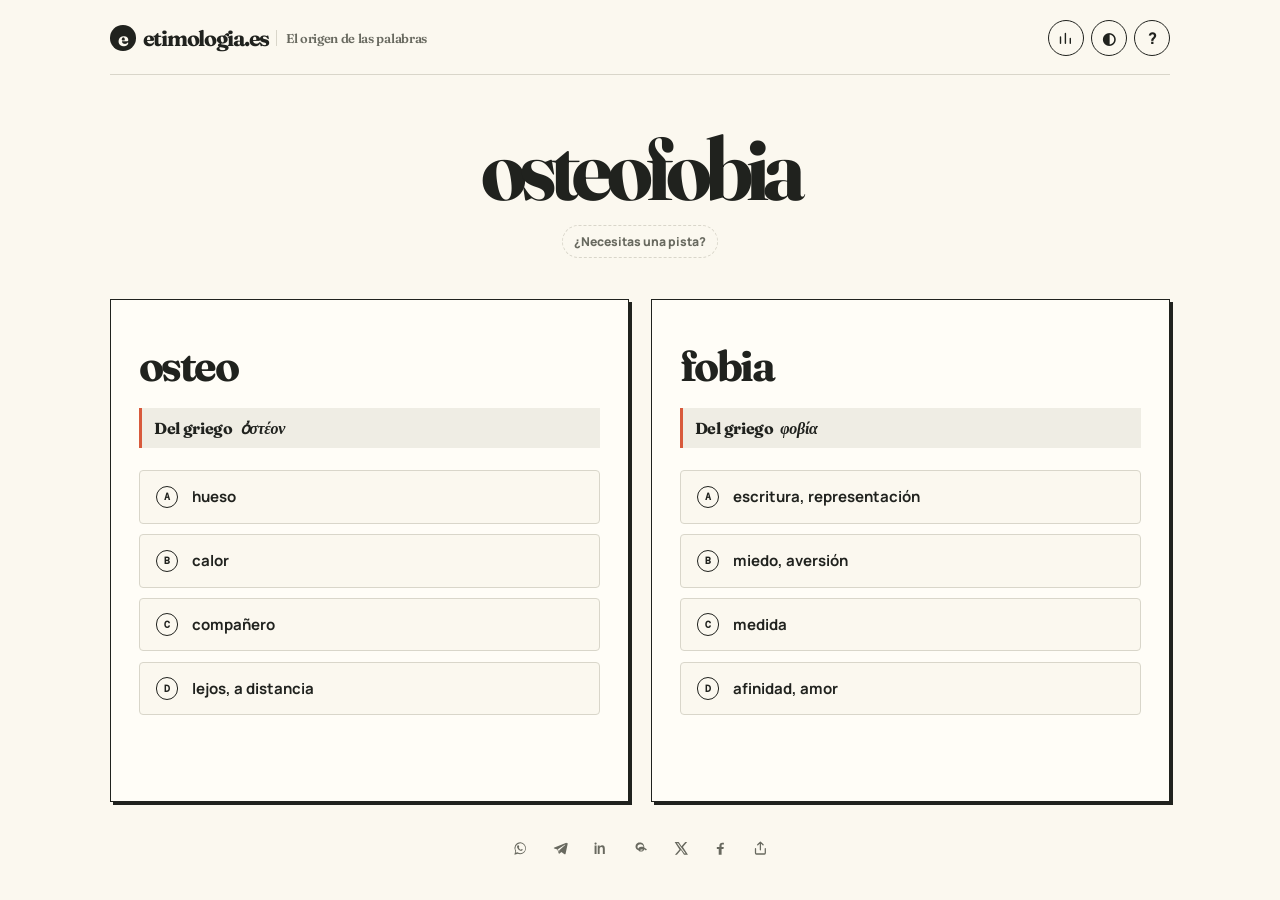
==== index.html @ 9250e087 "Restore production domain URLs" ====
<!doctype html>
<html lang="es">
  <head>
    <meta charset="UTF-8" />
    <meta name="viewport" content="width=device-width, initial-scale=1.0" />
    <meta name="description" content="Descubre cada día el origen de una palabra, sus raíces y cómo se forma. Un juego gratuito de etimología en español." />
    <meta name="robots" content="index, follow, max-image-preview:large, max-snippet:-1, max-video-preview:-1" />
    <meta name="googlebot" content="index, follow, max-image-preview:large, max-snippet:-1" />
    <meta name="author" content="etimologia.es" />
    <meta name="theme-color" content="#f7f3e7" media="(prefers-color-scheme: light)" />
    <meta name="theme-color" content="#20221e" media="(prefers-color-scheme: dark)" />
    <link rel="canonical" href="https://etimologia.es/" />
    <link rel="alternate" type="text/markdown" href="https://etimologia.es/llms.txt" title="Resumen para asistentes de IA" />
    <link rel="describedby" type="text/markdown" href="https://etimologia.es/llms.txt" />
    <link rel="manifest" href="/site.webmanifest" />
    <meta property="og:locale" content="es_ES" />
    <meta property="og:type" content="website" />
    <meta property="og:site_name" content="etimologia.es" />
    <meta property="og:title" content="etimologia.es · El origen de las palabras" />
    <meta property="og:description" content="Descubre cada día el origen de una palabra, sus raíces y cómo se forma." />
    <meta property="og:url" content="https://etimologia.es/" />
    <meta property="og:image" content="https://etimologia.es/social-card.webp" />
    <meta property="og:image:secure_url" content="https://etimologia.es/social-card.webp" />
    <meta property="og:image:type" content="image/webp" />
    <meta property="og:image:width" content="1200" />
    <meta property="og:image:height" content="630" />
    <meta property="og:image:alt" content="etimologia.es, juego diario sobre el origen de las palabras" />
    <meta name="twitter:card" content="summary_large_image" />
    <meta name="twitter:title" content="etimologia.es · El origen de las palabras" />
    <meta name="twitter:description" content="Un juego diario de etimología en español." />
    <meta name="twitter:image" content="https://etimologia.es/social-card.webp" />
    <meta name="twitter:image:alt" content="etimologia.es, juego diario sobre el origen de las palabras" />
    <title>Etimología: el origen de las palabras | etimologia.es</title>
    <link rel="icon" type="image/x-icon" href="/favicon.ico?v=1" />
    <link rel="preconnect" href="https://fonts.googleapis.com" />
    <link rel="preconnect" href="https://fonts.gstatic.com" crossorigin />
    <link
      href="https://fonts.googleapis.com/css2?family=DM+Mono:wght@400;500&family=Fraunces:opsz,wght@9..144,600;9..144,700&family=Manrope:wght@400;500;600;700;800&display=swap"
      rel="stylesheet"
    />
    <link rel="stylesheet" href="styles.css" />
    <!-- Google Tag Manager -->
    <script>(function(w,d,s,l,i){w[l]=w[l]||[];w[l].push({'gtm.start':
    new Date().getTime(),event:'gtm.js'});var f=d.getElementsByTagName(s)[0],
    j=d.createElement(s),dl=l!='dataLayer'?'&l='+l:'';j.async=true;j.src=
    'https://www.googletagmanager.com/gtm.js?id='+i+dl;f.parentNode.insertBefore(j,f);
    })(window,document,'script','dataLayer','GTM-N62TCXSJ');</script>
    <!-- End Google Tag Manager -->
    <script type="application/ld+json">
      {
        "@context": "https://schema.org",
        "@graph": [
          {
            "@type": "WebSite",
            "@id": "https://etimologia.es/#website",
            "url": "https://etimologia.es/",
            "name": "etimologia.es",
            "description": "Juego diario para descubrir el origen, las raíces y la formación de palabras en español.",
            "inLanguage": "es-ES"
          },
          {
            "@type": "WebApplication",
            "@id": "https://etimologia.es/#app",
            "name": "etimologia.es",
            "url": "https://etimologia.es/",
            "applicationCategory": "EducationalApplication",
            "applicationSubCategory": "Juego de etimología",
            "operatingSystem": "Web",
            "isAccessibleForFree": true,
            "inLanguage": "es-ES",
            "description": "Aplicación educativa gratuita para conocer el origen y la etimología de una palabra diaria.",
            "keywords": "etimología, raíces de palabras, origen de las palabras, idioma español, juego de palabras"
          }
        ]
      }
    </script>
  </head>
  <body>
    <!-- Google Tag Manager (noscript) -->
    <noscript><iframe src="https://www.googletagmanager.com/ns.html?id=GTM-N62TCXSJ"
    height="0" width="0" style="display:none;visibility:hidden"></iframe></noscript>
    <!-- End Google Tag Manager (noscript) -->
    <main class="shell">
      <header class="topbar">
        <a class="brand" href="#inicio" aria-label="etimologia.es, inicio">
          <span class="brand-mark">e</span><span class="brand-name">etimologia.es</span><span class="brand-tagline">El origen de las palabras</span>
        </a>
        <div class="topbar-actions">
          <button class="icon-button" id="stats-button" aria-label="Ver tus estadísticas" title="Estadísticas">
            <svg viewBox="0 0 24 24" aria-hidden="true"><path d="M5 19V10M12 19V5M19 19v-7" /></svg>
          </button>
          <button class="icon-button" id="theme-toggle" aria-label="Cambiar tema" title="Cambiar tema"><span aria-hidden="true">◐</span></button>
          <button class="icon-button" id="how-to-play" aria-label="Cómo jugar" title="Ayuda">?</button>
        </div>
      </header>

      <section class="game" id="inicio" aria-labelledby="game-heading">
        <h1 id="word" class="word" aria-label="Palabra del reto"></h1>
        <div class="hint-area">
          <button class="hint-button" id="hint-button" type="button">¿Necesitas una pista?</button>
          <p class="definition" id="definition" hidden></p>
        </div>

        <div class="reveal-stage" id="reveal-stage">
          <div class="question-panel">
            <div class="roots-grid" id="roots-grid" aria-live="polite"></div>
          </div>

          <dialog class="result result-modal" id="result" aria-labelledby="result-title">
            <button class="dialog-close" id="close-result" aria-label="Cerrar resultado">×</button>
            <header class="result-header">
              <p class="result-kicker">RETO COMPLETADO</p>
              <h2 id="result-title"></h2>
              <p class="result-score-label">Tu puntuación</p>
              <div class="score-badge"><span id="score">0</span><span aria-hidden="true"> / </span><span id="max-score">2</span><small> aciertos</small></div>
            </header>
            <div class="result-details">
              <section class="result-detail">
                <p class="result-section-label">DEFINICIÓN</p>
                <p class="result-definition" id="result-definition"></p>
                <a class="rae-link" id="rae-link" href="https://dle.rae.es/" target="_blank" rel="noopener noreferrer">Consultar en el DLE</a>
              </section>
              <section class="result-detail">
                <p class="result-section-label">CÓMO SE FORMA</p>
                <p id="result-copy"></p>
              </section>
            </div>
            <section class="result-share" aria-label="Compartir resultado">
              <p class="result-share-label">Reta a alguien a superarte</p>
              <div class="share-options" id="share-options" aria-label="Elige dónde compartir el resultado">
              <button type="button" class="share-option share-whatsapp" data-platform="whatsapp" aria-label="Compartir por WhatsApp" title="WhatsApp">
                <svg viewBox="0 0 24 24" aria-hidden="true"><path d="M12 3.2a8.6 8.6 0 0 0-7.4 13L3.4 21l4.9-1.2A8.6 8.6 0 1 0 12 3.2Zm0 15.6a7 7 0 0 1-3.6-1l-.3-.2-2.9.7.8-2.8-.2-.3A7 7 0 1 1 12 18.8Zm3.8-5.2c-.2-.1-1.3-.6-1.5-.7s-.4-.1-.5.1-.6.7-.7.8-.3.2-.5.1a5.8 5.8 0 0 1-1.7-1.1 6.2 6.2 0 0 1-1.2-1.6c-.1-.2 0-.4.1-.5l.3-.4.2-.4c.1-.1 0-.3 0-.4s-.5-1.2-.7-1.6c-.2-.4-.4-.3-.5-.3h-.5c-.2 0-.4.1-.6.3s-.8.8-.8 1.9.8 2.1.9 2.2a8 8 0 0 0 3.1 3c.4.2.7.3 1 .4.4.1.8.1 1.1.1.3 0 1.3-.5 1.5-1 .2-.5.2-1 .2-1.1 0-.1-.2-.2-.4-.3Z"/></svg>
              </button>
              <button type="button" class="share-option share-telegram" data-platform="telegram" aria-label="Compartir por Telegram" title="Telegram">
                <svg viewBox="0 0 24 24" aria-hidden="true"><path d="m20.5 4.1-17 6.6c-1.2.5-1.2 1.2-.2 1.5l4.4 1.4 1.7 5.1c.2.6.1.8.8.8.5 0 .8-.2 1.1-.5l2.1-2 4.4 3.3c.8.4 1.4.2 1.6-.8l2.9-13.6c.3-1.2-.5-1.8-1.4-1.4Zm-12.1 9 9.9-6.2c.5-.3.9-.1.5.3l-8.4 7.6-.3 3.2-1.7-5Z"/></svg>
              </button>
              <button type="button" class="share-option share-linkedin" data-platform="linkedin" aria-label="Compartir en LinkedIn" title="LinkedIn">
                <svg viewBox="0 0 24 24" aria-hidden="true"><path d="M5.1 3.5a1.6 1.6 0 1 1 0 3.2 1.6 1.6 0 0 1 0-3.2ZM3.7 8h2.8v12H3.7V8Zm4.6 0H11v1.6h.1c.4-.8 1.5-2 3.2-2 3.4 0 4 2.2 4 5.2V20h-2.8v-6.4c0-1.5 0-3.5-2.1-3.5s-2.5 1.7-2.5 3.4V20H8.2V8Z"/></svg>
              </button>
              <button type="button" class="share-option share-threads" data-platform="threads" aria-label="Compartir en Threads" title="Threads">
                <svg viewBox="0 0 24 24" aria-hidden="true"><path d="M12.1 3.2c-4.2 0-7.1 2.6-7.1 6.2 0 2.7 1.7 4.8 4.6 5.6.3.1.6 0 .7-.3l.3-1.1c.1-.3-.1-.6-.4-.7-1.5-.5-2.4-1.6-2.4-3.2 0-2 1.7-3.5 4.2-3.5 2.6 0 4.1 1.4 4.4 3.7-1-.2-2.1-.3-3.2-.2-2.6.1-4.3 1.4-4.3 3.5 0 2 1.6 3.4 3.9 3.4 2.5 0 4.1-1.4 4.8-3.3.7.4 1.3.9 1.8 1.5.2.2.5.2.8 0l.8-.7c.2-.2.2-.5 0-.8-.8-.9-1.9-1.7-3.3-2.2-.1-5-2.5-8-7.6-8Zm.8 10.2c.8 0 1.7.1 2.6.3-.4 1.1-1.3 1.7-2.5 1.7-.7 0-1.2-.4-1.2-1 0-.6.4-1 1.1-1Z"/></svg>
              </button>
              <button type="button" class="share-option share-x" data-platform="x" aria-label="Compartir en X" title="X">
                <svg viewBox="0 0 24 24" aria-hidden="true"><path d="M18.9 3h2.8l-6.1 7 7.2 11h-5.6l-4.4-6.7L7 21H4.2l6.5-7.5L3.8 3h5.8l4 6.1L18.9 3Zm-1 16.2h1.6L8.7 4.7H7l10.9 14.5Z"/></svg>
              </button>
              <button type="button" class="share-option share-facebook" data-platform="facebook" aria-label="Compartir en Facebook" title="Facebook">
                <svg viewBox="0 0 24 24" aria-hidden="true"><path d="M13.7 21v-8h2.7l.4-3h-3.1V8.1c0-.9.3-1.5 1.6-1.5h1.7V3.9c-.3 0-1.3-.1-2.4-.1-2.4 0-4 1.5-4 4.1V10H6.9v3h2.7v8h4.1Z"/></svg>
              </button>
              <button type="button" class="share-option share-native" data-platform="native" aria-label="Más opciones para compartir o copiar enlace" title="Más opciones">
                <svg viewBox="0 0 24 24" aria-hidden="true"><path d="M12 3v11m0-11 3.8 3.8M12 3 8.2 6.8M5 12.5v6.2c0 .7.6 1.3 1.3 1.3h11.4c.7 0 1.3-.6 1.3-1.3v-6.2"/></svg>
              </button>
              </div>
              <p class="share-status" id="share-status" aria-live="polite"></p>
            </section>
          </dialog>
        </div>

      </section>
    </main>

    <footer class="site-footer" aria-label="Compartir etimologia.es">
      <button type="button" class="footer-share share-whatsapp" data-footer-platform="whatsapp" aria-label="Compartir etimologia.es por WhatsApp" title="Compartir por WhatsApp">
        <svg viewBox="0 0 24 24" aria-hidden="true"><path d="M12 3.2a8.6 8.6 0 0 0-7.4 13L3.4 21l4.9-1.2A8.6 8.6 0 1 0 12 3.2Zm0 15.6a7 7 0 0 1-3.6-1l-.3-.2-2.9.7.8-2.8-.2-.3A7 7 0 1 1 12 18.8Zm3.8-5.2c-.2-.1-1.3-.6-1.5-.7s-.4-.1-.5.1-.6.7-.7.8-.3.2-.5.1a5.8 5.8 0 0 1-1.7-1.1 6.2 6.2 0 0 1-1.2-1.6c-.1-.2 0-.4.1-.5l.3-.4.2-.4c.1-.1 0-.3 0-.4s-.5-1.2-.7-1.6c-.2-.4-.4-.3-.5-.3h-.5c-.2 0-.4.1-.6.3s-.8.8-.8 1.9.8 2.1.9 2.2a8 8 0 0 0 3.1 3c.4.2.7.3 1 .4.4.1.8.1 1.1.1.3 0 1.3-.5 1.5-1 .2-.5.2-1 .2-1.1 0-.1-.2-.2-.4-.3Z"/></svg>
      </button>
      <button type="button" class="footer-share share-telegram" data-footer-platform="telegram" aria-label="Compartir etimologia.es por Telegram" title="Compartir por Telegram">
        <svg viewBox="0 0 24 24" aria-hidden="true"><path d="m20.5 4.1-17 6.6c-1.2.5-1.2 1.2-.2 1.5l4.4 1.4 1.7 5.1c.2.6.1.8.8.8.5 0 .8-.2 1.1-.5l2.1-2 4.4 3.3c.8.4 1.4.2 1.6-.8l2.9-13.6c.3-1.2-.5-1.8-1.4-1.4Zm-12.1 9 9.9-6.2c.5-.3.9-.1.5.3l-8.4 7.6-.3 3.2-1.7-5Z"/></svg>
      </button>
      <button type="button" class="footer-share share-linkedin" data-footer-platform="linkedin" aria-label="Compartir etimologia.es en LinkedIn" title="Compartir en LinkedIn">
        <svg viewBox="0 0 24 24" aria-hidden="true"><path d="M5.1 3.5a1.6 1.6 0 1 1 0 3.2 1.6 1.6 0 0 1 0-3.2ZM3.7 8h2.8v12H3.7V8Zm4.6 0H11v1.6h.1c.4-.8 1.5-2 3.2-2 3.4 0 4 2.2 4 5.2V20h-2.8v-6.4c0-1.5 0-3.5-2.1-3.5s-2.5 1.7-2.5 3.4V20H8.2V8Z"/></svg>
      </button>
      <button type="button" class="footer-share share-threads" data-footer-platform="threads" aria-label="Compartir etimologia.es en Threads" title="Compartir en Threads">
        <svg viewBox="0 0 24 24" aria-hidden="true"><path d="M12.1 3.2c-4.2 0-7.1 2.6-7.1 6.2 0 2.7 1.7 4.8 4.6 5.6.3.1.6 0 .7-.3l.3-1.1c.1-.3-.1-.6-.4-.7-1.5-.5-2.4-1.6-2.4-3.2 0-2 1.7-3.5 4.2-3.5 2.6 0 4.1 1.4 4.4 3.7-1-.2-2.1-.3-3.2-.2-2.6.1-4.3 1.4-4.3 3.5 0 2 1.6 3.4 3.9 3.4 2.5 0 4.1-1.4 4.8-3.3.7.4 1.3.9 1.8 1.5.2.2.5.2.8 0l.8-.7c.2-.2.2-.5 0-.8-.8-.9-1.9-1.7-3.3-2.2-.1-5-2.5-8-7.6-8Zm.8 10.2c.8 0 1.7.1 2.6.3-.4 1.1-1.3 1.7-2.5 1.7-.7 0-1.2-.4-1.2-1 0-.6.4-1 1.1-1Z"/></svg>
      </button>
      <button type="button" class="footer-share share-x" data-footer-platform="x" aria-label="Compartir etimologia.es en X" title="Compartir en X">
        <svg viewBox="0 0 24 24" aria-hidden="true"><path d="M18.9 3h2.8l-6.1 7 7.2 11h-5.6l-4.4-6.7L7 21H4.2l6.5-7.5L3.8 3h5.8l4 6.1L18.9 3Zm-1 16.2h1.6L8.7 4.7H7l10.9 14.5Z"/></svg>
      </button>
      <button type="button" class="footer-share share-facebook" data-footer-platform="facebook" aria-label="Compartir etimologia.es en Facebook" title="Compartir en Facebook">
        <svg viewBox="0 0 24 24" aria-hidden="true"><path d="M13.7 21v-8h2.7l.4-3h-3.1V8.1c0-.9.3-1.5 1.6-1.5h1.7V3.9c-.3 0-1.3-.1-2.4-.1-2.4 0-4 1.5-4 4.1V10H6.9v3h2.7v8h4.1Z"/></svg>
      </button>
      <button type="button" class="footer-share share-native" data-footer-platform="native" aria-label="Más opciones para compartir etimologia.es" title="Más opciones">
        <svg viewBox="0 0 24 24" aria-hidden="true"><path d="M12 3v11m0-11 3.8 3.8M12 3 8.2 6.8M5 12.5v6.2c0 .7.6 1.3 1.3 1.3h11.4c.7 0 1.3-.6 1.3-1.3v-6.2"/></svg>
      </button>
      <span class="sr-only" id="footer-share-status" aria-live="polite"></span>
    </footer>

    <dialog id="instructions">
      <button class="dialog-close" id="close-instructions" aria-label="Cerrar">×</button>
      <p class="eyebrow">CÓMO JUGAR</p>
      <h2>Las palabras tienen historia.</h2>
      <p class="help-story">Muchas palabras son pequeñas cápsulas de viaje: pasan del griego o del latín al español y conservan pistas de su significado original. Aquí las abrimos por sus raíces.</p>
      <ol class="help-steps">
        <li>Observa la palabra y las raíces que la forman.</li>
        <li>Elige qué significa cada raíz.</li>
        <li>Descubre la definición y cómo se construyó la palabra.</li>
      </ol>
      <button class="primary-button" id="start-button">Empezar</button>
    </dialog>

    <dialog id="stats-dialog" aria-labelledby="stats-title">
      <button class="dialog-close" id="close-stats" aria-label="Cerrar estadísticas">×</button>
      <p class="eyebrow">TU PROGRESO</p>
      <h2 id="stats-title">Estadísticas</h2>
      <div class="stats-grid">
        <div class="stat"><strong id="stats-played">0</strong><span>partidas</span></div>
        <div class="stat"><strong id="stats-correct">0</strong><span>aciertos</span></div>
        <div class="stat"><strong id="stats-average">0%</strong><span>media</span></div>
        <div class="stat"><strong id="stats-streak">0</strong><span>racha de días</span></div>
      </div>
      <section class="activity" aria-labelledby="activity-title">
        <div class="activity-heading"><span id="activity-title">ÚLTIMOS 7 DÍAS</span><span id="stats-active-days"></span></div>
        <div class="activity-chart" id="stats-chart" role="img" aria-label="Actividad de los últimos siete días"></div>
        <p class="chart-key">La altura indica los aciertos de cada partida.</p>
      </section>
      <p class="stats-note">Estas estadísticas se guardan solo en este navegador.</p>
    </dialog>

    <noscript>
      <section>
        <h1>Etimología: el origen de las palabras</h1>
        <p>etimologia.es es un juego educativo gratuito en español. Cada día propone una palabra y permite descubrir de qué raíces procede y cómo se forma.</p>
        <p>Activa JavaScript para jugar al reto diario y consultar la explicación etimológica.</p>
      </section>
    </noscript>
    <script src="word-bank.js"></script>
    <script src="app.js"></script>
  </body>
</html>
---- styles.css ----
:root {
  --paper: #fbf8ef;
  --ink: #20221e;
  --muted: #68695f;
  --line: #d9d6ca;
  --accent: #d85a3c;
  --accent-deep: #aa3f28;
  --yellow: #f5d66d;
  --success: #39795f;
  --mist: #efede4;
  --shadow: 3px 3px 0 #20221e;
}

* { box-sizing: border-box; }
html { scroll-behavior: smooth; }
body {
  min-width: 320px;
  margin: 0;
  color: var(--ink);
  background: var(--paper);
  font-family: Manrope, sans-serif;
}
button { font: inherit; }
button:focus-visible, a:focus-visible { outline: 3px solid var(--accent); outline-offset: 3px; }

.shell {
  width: min(100%, 1100px);
  margin: 0 auto;
  padding-inline: 1.25rem;
}
.topbar {
  display: flex;
  align-items: center;
  justify-content: space-between;
  padding: 1.25rem 0 1.1rem;
  border-bottom: 1px solid var(--line);
}
.brand { display: inline-flex; align-items: center; gap: .45rem; color: var(--ink); font-family: Fraunces, serif; font-size: 1.35rem; font-weight: 700; letter-spacing: -.06em; text-decoration: none; }
.brand-mark { display: grid; width: 1.6rem; height: 1.6rem; place-items: center; color: var(--paper); background: var(--ink); border-radius: 50%; font-family: Fraunces, serif; font-size: 1.25rem; }
.brand-tagline { padding-left: .55rem; border-left: 1px solid var(--line); color: var(--muted); font-family: Fraunces, serif; font-size: .8rem; font-weight: 600; letter-spacing: -.025em; }
.topbar-actions { display: flex; gap: .45rem; }
.icon-button { display: grid; width: 2.25rem; height: 2.25rem; padding: 0; cursor: pointer; color: var(--ink); background: transparent; border: 1px solid var(--ink); border-radius: 50%; font-weight: 800; place-items: center; }
.icon-button:hover { color: var(--paper); background: var(--ink); }
.icon-button svg { width: 1.05rem; height: 1.05rem; fill: none; stroke: currentColor; stroke-linecap: round; stroke-width: 2; }

.game { padding: 2.8rem 0 2rem; text-align: center; }
.site-footer { display: flex; justify-content: center; gap: .7rem; width: min(100%, 1100px); margin: 0 auto; padding: 0 1.25rem 2rem; }
.footer-share { display: grid; width: 1.8rem; height: 1.8rem; padding: 0; place-items: center; cursor: pointer; color: var(--muted); background: transparent; border: 0; }
.footer-share svg { width: 1.05rem; height: 1.05rem; fill: currentColor; }
.footer-share:hover, .footer-share:focus-visible { color: var(--accent); }
.sr-only { position: absolute; width: 1px; height: 1px; padding: 0; overflow: hidden; clip: rect(0, 0, 0, 0); white-space: nowrap; border: 0; }
.eyebrow-row { display: flex; justify-content: space-between; align-items: center; gap: 1rem; }
.eyebrow, .root-label, .result-kicker { margin: 0; color: var(--muted); font-family: "DM Mono", monospace; font-size: .7rem; font-weight: 500; letter-spacing: .12em; }
.portal-number { font-family: Fraunces, serif; font-size: 1.15em; font-variant-numeric: lining-nums; letter-spacing: 0; }
.streak #streak, .score-badge span, .activity-value { font-family: Fraunces, serif; font-variant-numeric: lining-nums; }
.streak { margin: 0; color: var(--accent-deep); font-size: .78rem; font-weight: 800; }
.prompt { margin: 0; color: var(--muted); font-size: .9rem; font-weight: 700; }
.word { margin: .6rem 0 .8rem; font-family: Fraunces, Georgia, serif; font-size: clamp(3rem, 13vw, 5.5rem); font-weight: 700; letter-spacing: -.075em; line-height: .9; }
.word-part { color: var(--ink); transition: color .24s ease, text-shadow .24s ease; }
.word-part.active { color: var(--accent); text-shadow: 1px 1px 0 rgb(32 34 30 / .12); }
.word-part.is-highlighted { color: var(--accent); text-shadow: 1px 1px 0 rgb(32 34 30 / .12); }
.word .separator { display: inline-block; margin: 0 .08em; color: var(--muted); font-weight: 600; }
.hint-area { display: grid; min-height: 2.2rem; margin-top: 1rem; place-items: center; }
.hint-button { grid-area: 1 / 1; padding: .45rem .7rem; cursor: pointer; color: var(--muted); background: transparent; border: 1px dashed var(--line); border-radius: 99px; font-size: .76rem; font-weight: 800; transition: opacity .3s ease, transform .3s ease; }
.hint-button.is-leaving { pointer-events: none; opacity: 0; transform: translateY(-.25rem); }
.hint-button:hover { color: var(--accent-deep); border-color: var(--accent); }
.definition { grid-area: 1 / 1; width: min(100%, 31rem); margin: 0; color: var(--muted); font-size: .93rem; line-height: 1.55; }
.definition.is-revealed { animation: hint-arrival .32s ease both; }
@keyframes hint-arrival { from { opacity: 0; transform: translateY(-.3rem); } to { opacity: 1; transform: translateY(0); } }

.reveal-stage { margin-top: 2.5rem; }
.question-panel { min-width: 0; }
.roots-grid { display: grid; grid-template-columns: repeat(2, minmax(0, 1fr)); gap: 1.35rem; }
.root-card { padding: 1.75rem; text-align: left; background: #fffdf7; border: 1px solid var(--ink); box-shadow: var(--shadow); transition: transform .18s ease; }
@media (hover: hover) {
  .root-card:hover { transform: scale(1.005); }
}
.root-name { margin-top: .7rem; font-family: Fraunces, serif; font-size: 2.65rem; font-weight: 700; letter-spacing: -.06em; }
.root-facts { margin-top: 1rem; }
.root-fact { min-width: 0; padding: .65rem .75rem; background: var(--mist); border-left: 3px solid var(--accent); }
.fact-label { display: block; margin-bottom: .2rem; color: var(--muted); font-family: "DM Mono", monospace; font-size: .59rem; letter-spacing: .08em; }
.root-fact strong { display: block; overflow-wrap: anywhere; font-family: Fraunces, serif; font-size: 1rem; letter-spacing: -.02em; }
.origin-line { display: flex !important; align-items: baseline; gap: .42rem; }
.origin-term { position: static; display: inline; margin: 0; color: inherit; text-align: left; transform: none; }
.root-hint { margin: .25rem 0 1.35rem; color: var(--muted); font-size: .88rem; }
.answers { display: grid; gap: .65rem; margin-top: 1.35rem; }
.answer {
  display: flex;
  align-items: center;
  gap: .85rem;
  width: 100%;
  min-height: 3.35rem;
  padding: .8rem 1rem;
  cursor: pointer;
  color: var(--ink);
  text-align: left;
  background: var(--paper);
  border: 1px solid var(--line);
  border-radius: .25rem;
  font-size: .94rem;
  font-weight: 700;
  transition: transform .15s ease, border-color .15s ease, background .15s ease;
}
.answer:hover:not(:disabled) { transform: translateX(3px); border-color: var(--ink); }
.answer:disabled { cursor: default; }
.answer-letter { display: grid; width: 1.4rem; height: 1.4rem; flex: 0 0 auto; place-items: center; border: 1px solid currentColor; border-radius: 50%; font-family: "DM Mono", monospace; font-size: .65rem; }
.answer.correct { color: #13523b; background: #dff0df; border-color: var(--success); }
.answer.wrong { color: #8e3025; background: #fae0d9; border-color: var(--accent); }
.answer.reveal { color: #13523b; background: #dff0df; border-color: var(--success); }
.feedback { min-height: 2.1rem; margin: 1.3rem 0 .2rem; color: var(--muted); font-size: .9rem; line-height: 1.5; }
.feedback strong { color: var(--success); }
.next-button, .primary-button, .quiet-button { cursor: pointer; border-radius: .2rem; font-weight: 800; }
.next-button {
  position: fixed;
  z-index: 20;
  bottom: max(1.25rem, env(safe-area-inset-bottom));
  left: 50%;
  min-width: min(17rem, calc(100vw - 2.5rem));
  margin: 0;
  transform: translateX(-50%);
}
.next-button, .primary-button { padding: .9rem 1.15rem; color: var(--paper); background: var(--ink); border: 1px solid var(--ink); box-shadow: none; }
.next-button:hover, .primary-button:hover { color: var(--ink); background: var(--yellow); }
.result { margin-top: 2.2rem; padding: 1.35rem; background: var(--paper); border: 1px solid var(--ink); box-shadow: var(--shadow); }
.result h2 { margin: .42rem 0 .78rem; font-family: Fraunces, serif; font-size: clamp(1.65rem, 5vw, 2rem); letter-spacing: -.02em; line-height: 1.12; }
.result p:not(.result-kicker) { max-width: none; margin: 0; font-size: .92rem; line-height: 1.55; }
.result-header { padding: .35rem .25rem .7rem; text-align: center; }
.result-header .result-kicker { color: var(--accent-deep); }
.result-score-label { margin-bottom: .22rem !important; color: var(--muted); font-size: .75rem !important; font-weight: 700; }
.result-details { display: grid; gap: 1.25rem; margin-top: 1rem; }
.result-detail { padding: 0 .25rem; text-align: left; }
.result-section-label { margin: 0 0 .45rem !important; color: var(--accent-deep); font-family: "DM Mono", monospace; font-size: .63rem !important; font-weight: 500; letter-spacing: .1em; }
.result-definition { padding: 0; background: transparent; font-weight: 700; }
.rae-link { display: inline-flex; margin: .55rem 0 0; color: var(--ink); font-size: .82rem; font-weight: 700; text-decoration-color: var(--accent); text-decoration-thickness: 1px; text-underline-offset: .22em; }
.rae-link:hover, .rae-link:focus-visible { color: var(--accent); }
.score-badge { display: inline-flex; align-items: baseline; gap: .08rem; margin: .15rem 0 0; padding: 0; color: var(--ink); font-family: "DM Mono", monospace; font-size: .85rem; }
.score-badge span:first-child { font-size: 1.15rem; }
.score-badge small { margin-left: .22rem; color: var(--muted); font: inherit; font-size: .72rem; }
.result-share { margin-top: 1.45rem; padding-top: 0; }
.result-share-label { margin-bottom: .7rem !important; color: var(--muted); font-size: .78rem !important; font-weight: 700; }
.result-actions { display: flex; justify-content: center; flex-wrap: wrap; gap: .75rem; }
.share-options { display: flex; flex-wrap: nowrap; justify-content: center; gap: .55rem; max-width: none; margin: .9rem auto 0; }
.share-option { display: grid; width: 2.1rem; height: 2.1rem; padding: 0; place-items: center; cursor: pointer; color: var(--ink); background: transparent; border: 0; }
.share-option svg { width: 1.18rem; height: 1.18rem; fill: currentColor; }
.share-native svg { fill: none; stroke: currentColor; stroke-linecap: round; stroke-linejoin: round; stroke-width: 1.8; }
.share-option:hover, .share-option:focus-visible { color: var(--accent-deep); }
.share-status { min-height: 1.35rem; margin: .65rem 0 0 !important; color: var(--muted); font-size: .76rem !important; }
.result-modal {
  width: min(calc(100% - 2.5rem), 33rem);
  margin: auto;
  text-align: center;
  background: var(--paper);
  border-color: var(--ink);
  box-shadow: var(--shadow);
  animation: modal-arrival .34s cubic-bezier(.2, .8, .2, 1) both;
}
.result-modal::backdrop { background: rgb(32 34 30 / .58); backdrop-filter: blur(3px); }
.result-modal .dialog-close { color: var(--ink); }
.result-modal .dialog-close:hover { color: var(--accent); }
.result-modal .primary-button {
  color: var(--ink);
  background: transparent;
  border-color: var(--accent);
  box-shadow: none;
}
.result-modal .primary-button:hover { color: var(--ink); background: transparent; }
@keyframes modal-arrival { from { opacity: 0; transform: translateY(1rem) scale(.97); } to { opacity: 1; transform: translateY(0) scale(1); } }
.quiet-button { padding: .75rem; color: var(--ink); background: transparent; border: 0; text-decoration: underline; }
.footer-note { margin: 3.2rem 0 .2rem; color: var(--muted); font-family: Fraunces, serif; font-size: .95rem; font-style: italic; }

dialog { width: min(calc(100% - 2rem), 440px); padding: 2rem; color: var(--ink); background: #fffdf7; border: 1px solid var(--ink); box-shadow: var(--shadow); }
dialog::backdrop { background: rgb(32 34 30 / .6); }
dialog h2 { margin: .5rem 0; font-family: Fraunces, serif; font-size: 2rem; letter-spacing: -.05em; }
dialog p, dialog li { color: var(--muted); font-size: .92rem; line-height: 1.55; }
dialog ol { padding-left: 1.3rem; }
.help-story { margin: .85rem 0 1.65rem; }
.help-steps { display: grid; gap: .75rem; margin: 0 0 1.65rem; }
#instructions .primary-button { margin-top: .2rem; }
.dialog-close { position: absolute; top: .65rem; right: .75rem; cursor: pointer; color: var(--ink); background: transparent; border: 0; font-size: 1.5rem; }
.stats-grid { display: grid; grid-template-columns: repeat(2, 1fr); gap: .65rem; margin: 1.35rem 0 1rem; }
.stat { padding: .9rem .6rem; text-align: center; background: var(--mist); border-left: 3px solid var(--accent); }
.stat strong { display: block; font-family: Fraunces, serif; font-size: 1.65rem; letter-spacing: -.05em; }
.stat span, .stats-note { color: var(--muted); font-size: .72rem; }
.activity { margin: 1.25rem 0 1rem; text-align: left; }
.activity-heading { display: flex; justify-content: space-between; margin-bottom: .65rem; color: var(--muted); font-family: "DM Mono", monospace; font-size: .63rem; letter-spacing: .08em; }
.activity-chart { display: grid; grid-template-columns: repeat(7, 1fr); align-items: end; gap: .42rem; height: 7.3rem; }
.activity-day { display: grid; grid-template-rows: 1fr auto; gap: .35rem; height: 100%; text-align: center; }
.activity-bar { position: relative; min-height: .25rem; overflow: hidden; background: var(--mist); }
.activity-fill { position: absolute; right: 0; bottom: 0; left: 0; min-height: var(--bar-height); background: var(--accent); transition: min-height .3s ease; }
.activity-day.is-empty .activity-fill { min-height: 0; }
.activity-value { position: absolute; right: 0; bottom: .2rem; left: 0; color: var(--paper); font-size: .7rem; font-weight: 700; text-align: center; }
.activity-day.is-empty .activity-value { color: var(--muted); }
.activity-label { color: var(--muted); font-family: "DM Mono", monospace; font-size: .62rem; text-transform: uppercase; }
.chart-key { margin: .6rem 0 0; color: var(--muted); font-size: .72rem; }
.stats-note { margin: 0; font-style: italic; }

@media (prefers-color-scheme: dark) {
  :root { --paper: #1e211d; --ink: #f7f3e7; --muted: #bbb8ad; --line: #4a4d46; --mist: #292d27; --yellow: #d6b849; --shadow: 3px 3px 0 #f7f3e7; }
  body { background: var(--paper); }
  .root-card, dialog { background: #272a25; }
  .root-fact, .stat { background: #30332d; }
  .answer { background: #30332d; }
  .answer.correct, .answer.reveal { color: #d5f1dd; background: #27533e; }
  .answer.wrong { color: #ffd6cf; background: #73382f; }
  .result-modal { background: var(--mist); border-color: var(--ink); box-shadow: var(--shadow); }
  .result-modal .result-kicker { color: var(--accent); }
}

body[data-theme="light"] { --paper: #fbf8ef; --ink: #20221e; --muted: #68695f; --line: #d9d6ca; --mist: #efede4; --yellow: #f5d66d; --shadow: 3px 3px 0 #20221e; background: var(--paper); }
body[data-theme="light"] .root-card, body[data-theme="light"] dialog { background: #fffdf7; }
body[data-theme="light"] .root-fact, body[data-theme="light"] .stat { background: var(--mist); }
body[data-theme="light"] .answer { background: var(--paper); }
body[data-theme="light"] .answer.correct, body[data-theme="light"] .answer.reveal { color: #13523b; background: #dff0df; }
body[data-theme="light"] .answer.wrong { color: #8e3025; background: #fae0d9; }
body[data-theme="light"] .result-modal { background: var(--paper); border-color: var(--ink); box-shadow: var(--shadow); }

body[data-theme="dark"] { --paper: #1e211d; --ink: #f7f3e7; --muted: #bbb8ad; --line: #4a4d46; --mist: #292d27; --yellow: #d6b849; --shadow: 3px 3px 0 #f7f3e7; background: var(--paper); }
body[data-theme="dark"] .root-card, body[data-theme="dark"] dialog { background: #272a25; }
body[data-theme="dark"] .root-fact, body[data-theme="dark"] .stat { background: #30332d; }
body[data-theme="dark"] .answer { background: #30332d; }
body[data-theme="dark"] .answer.correct, body[data-theme="dark"] .answer.reveal { color: #d5f1dd; background: #27533e; }
body[data-theme="dark"] .answer.wrong { color: #ffd6cf; background: #73382f; }
body[data-theme="dark"] .result-modal { background: var(--mist); border-color: var(--ink); box-shadow: var(--shadow); }
body[data-theme="dark"] .result-modal .result-kicker { color: var(--accent); }

@media (max-width: 480px) {
  .shell { width: 100%; padding-inline: 1.25rem; }
  .topbar { padding-top: 1rem; }
  .brand { font-size: 1.15rem; }
  .brand-tagline { display: none; }
  .game { padding-top: 2.1rem; }
  .root-card { padding: 1.25rem; box-shadow: 2px 2px 0 var(--ink); }
  .word { font-size: clamp(2.75rem, 16vw, 4.2rem); }
  .result-actions { flex-direction: column; }
  .result { padding: 1.7rem .95rem; }
  .share-options { gap: .32rem; }
  .share-option { width: 2.05rem; height: 2.05rem; }
}

@media (max-width: 640px) {
  .roots-grid { grid-template-columns: 1fr; }
}

@media (prefers-reduced-motion: reduce) {
  .result-modal { animation: none; }
}
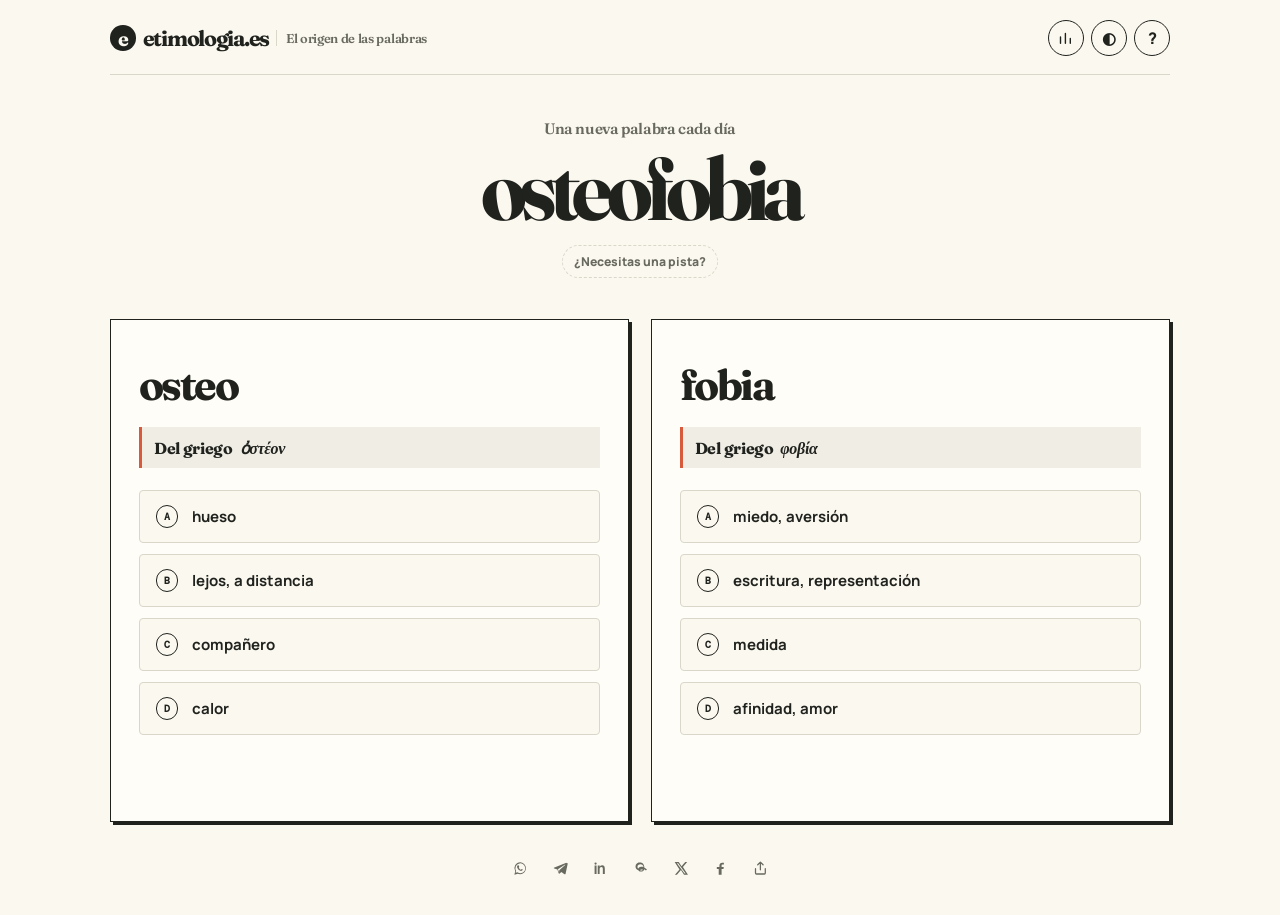
==== commit 27c89cc6: "Persist daily game progress" ====
--- a/index.html
+++ b/index.html
@@ -83,7 +83,7 @@
     <main class="shell">
       <header class="topbar">
         <a class="brand" href="#inicio" aria-label="etimologia.es, inicio">
-          <span class="brand-mark">e</span><span class="brand-name">etimologia.es</span><span class="brand-tagline">El origen de las palabras</span>
+          <span class="brand-mark">e</span><span class="brand-name">etimologia.es</span><h1 class="brand-tagline" id="site-heading">El origen de las palabras</h1>
         </a>
         <div class="topbar-actions">
           <button class="icon-button" id="stats-button" aria-label="Ver tus estadísticas" title="Estadísticas">
@@ -94,8 +94,9 @@
         </div>
       </header>
 
-      <section class="game" id="inicio" aria-labelledby="game-heading">
-        <h1 id="word" class="word" aria-label="Palabra del reto"></h1>
+      <section class="game" id="inicio" aria-labelledby="site-heading">
+        <h2 class="daily-heading">Una nueva palabra cada día</h2>
+        <p id="word" class="word" aria-label="Palabra del reto"></p>
         <div class="hint-area">
           <button class="hint-button" id="hint-button" type="button">¿Necesitas una pista?</button>
           <p class="definition" id="definition" hidden></p>
--- a/styles.css
+++ b/styles.css
@@ -37,13 +37,14 @@
 }
 .brand { display: inline-flex; align-items: center; gap: .45rem; color: var(--ink); font-family: Fraunces, serif; font-size: 1.35rem; font-weight: 700; letter-spacing: -.06em; text-decoration: none; }
 .brand-mark { display: grid; width: 1.6rem; height: 1.6rem; place-items: center; color: var(--paper); background: var(--ink); border-radius: 50%; font-family: Fraunces, serif; font-size: 1.25rem; }
-.brand-tagline { padding-left: .55rem; border-left: 1px solid var(--line); color: var(--muted); font-family: Fraunces, serif; font-size: .8rem; font-weight: 600; letter-spacing: -.025em; }
+.brand-tagline { margin: 0; padding-left: .55rem; border-left: 1px solid var(--line); color: var(--muted); font-family: Fraunces, serif; font-size: .8rem; font-weight: 600; letter-spacing: -.025em; }
 .topbar-actions { display: flex; gap: .45rem; }
 .icon-button { display: grid; width: 2.25rem; height: 2.25rem; padding: 0; cursor: pointer; color: var(--ink); background: transparent; border: 1px solid var(--ink); border-radius: 50%; font-weight: 800; place-items: center; }
 .icon-button:hover { color: var(--paper); background: var(--ink); }
 .icon-button svg { width: 1.05rem; height: 1.05rem; fill: none; stroke: currentColor; stroke-linecap: round; stroke-width: 2; }
 
 .game { padding: 2.8rem 0 2rem; text-align: center; }
+.daily-heading { margin: 0 0 .65rem; color: var(--muted); font-family: Fraunces, serif; font-size: .95rem; font-weight: 600; letter-spacing: -.025em; }
 .site-footer { display: flex; justify-content: center; gap: .7rem; width: min(100%, 1100px); margin: 0 auto; padding: 0 1.25rem 2rem; }
 .footer-share { display: grid; width: 1.8rem; height: 1.8rem; padding: 0; place-items: center; cursor: pointer; color: var(--muted); background: transparent; border: 0; }
 .footer-share svg { width: 1.05rem; height: 1.05rem; fill: currentColor; }
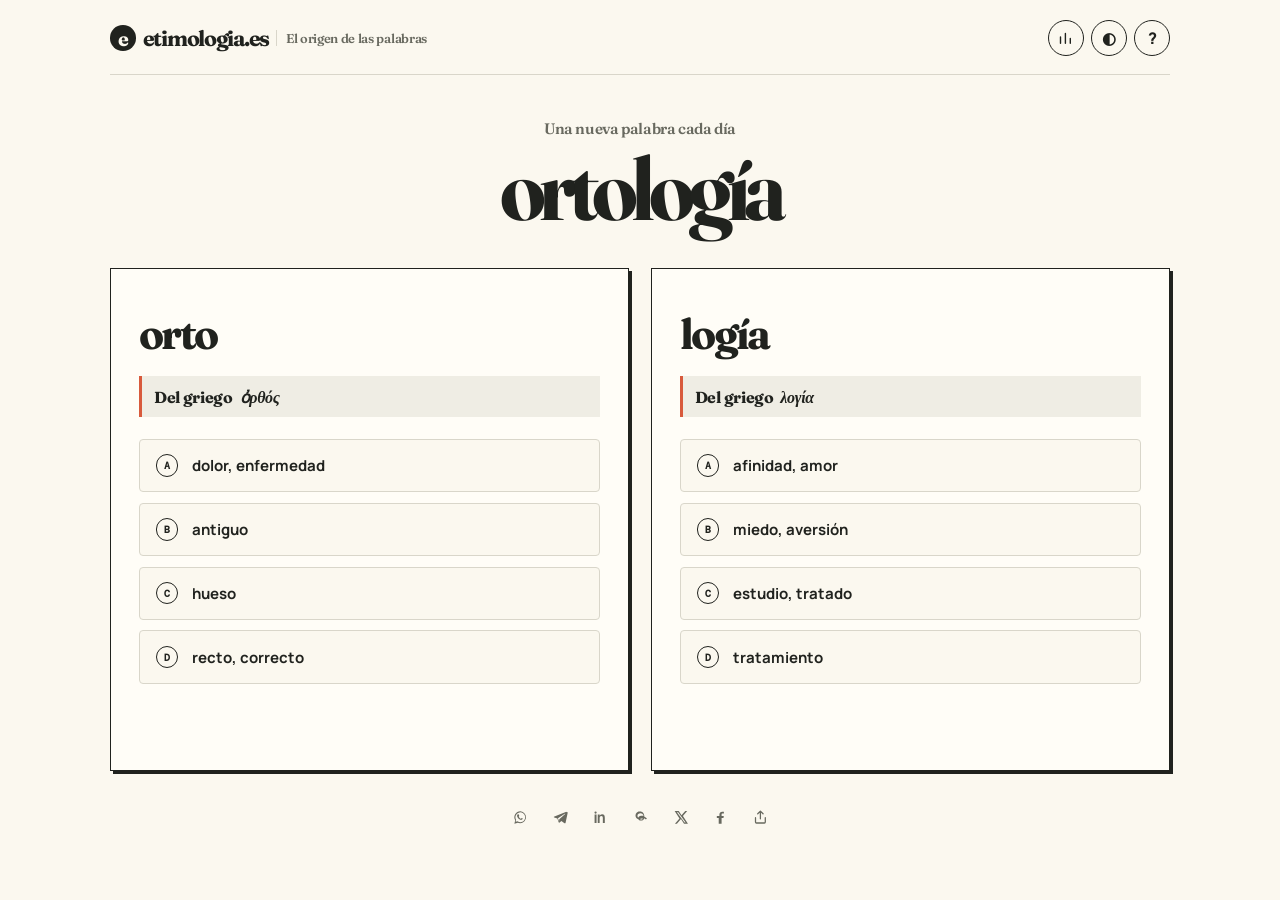
==== commit f75c2e7d: "Remove gameplay hint" ====
--- a/index.html
+++ b/index.html
@@ -97,11 +97,6 @@
       <section class="game" id="inicio" aria-labelledby="site-heading">
         <h2 class="daily-heading">Una nueva palabra cada día</h2>
         <p id="word" class="word" aria-label="Palabra del reto"></p>
-        <div class="hint-area">
-          <button class="hint-button" id="hint-button" type="button">¿Necesitas una pista?</button>
-          <p class="definition" id="definition" hidden></p>
-        </div>
-
         <div class="reveal-stage" id="reveal-stage">
           <div class="question-panel">
             <div class="roots-grid" id="roots-grid" aria-live="polite"></div>
--- a/styles.css
+++ b/styles.css
@@ -61,14 +61,6 @@
 .word-part.active { color: var(--accent); text-shadow: 1px 1px 0 rgb(32 34 30 / .12); }
 .word-part.is-highlighted { color: var(--accent); text-shadow: 1px 1px 0 rgb(32 34 30 / .12); }
 .word .separator { display: inline-block; margin: 0 .08em; color: var(--muted); font-weight: 600; }
-.hint-area { display: grid; min-height: 2.2rem; margin-top: 1rem; place-items: center; }
-.hint-button { grid-area: 1 / 1; padding: .45rem .7rem; cursor: pointer; color: var(--muted); background: transparent; border: 1px dashed var(--line); border-radius: 99px; font-size: .76rem; font-weight: 800; transition: opacity .3s ease, transform .3s ease; }
-.hint-button.is-leaving { pointer-events: none; opacity: 0; transform: translateY(-.25rem); }
-.hint-button:hover { color: var(--accent-deep); border-color: var(--accent); }
-.definition { grid-area: 1 / 1; width: min(100%, 31rem); margin: 0; color: var(--muted); font-size: .93rem; line-height: 1.55; }
-.definition.is-revealed { animation: hint-arrival .32s ease both; }
-@keyframes hint-arrival { from { opacity: 0; transform: translateY(-.3rem); } to { opacity: 1; transform: translateY(0); } }
-
 .reveal-stage { margin-top: 2.5rem; }
 .question-panel { min-width: 0; }
 .roots-grid { display: grid; grid-template-columns: repeat(2, minmax(0, 1fr)); gap: 1.35rem; }
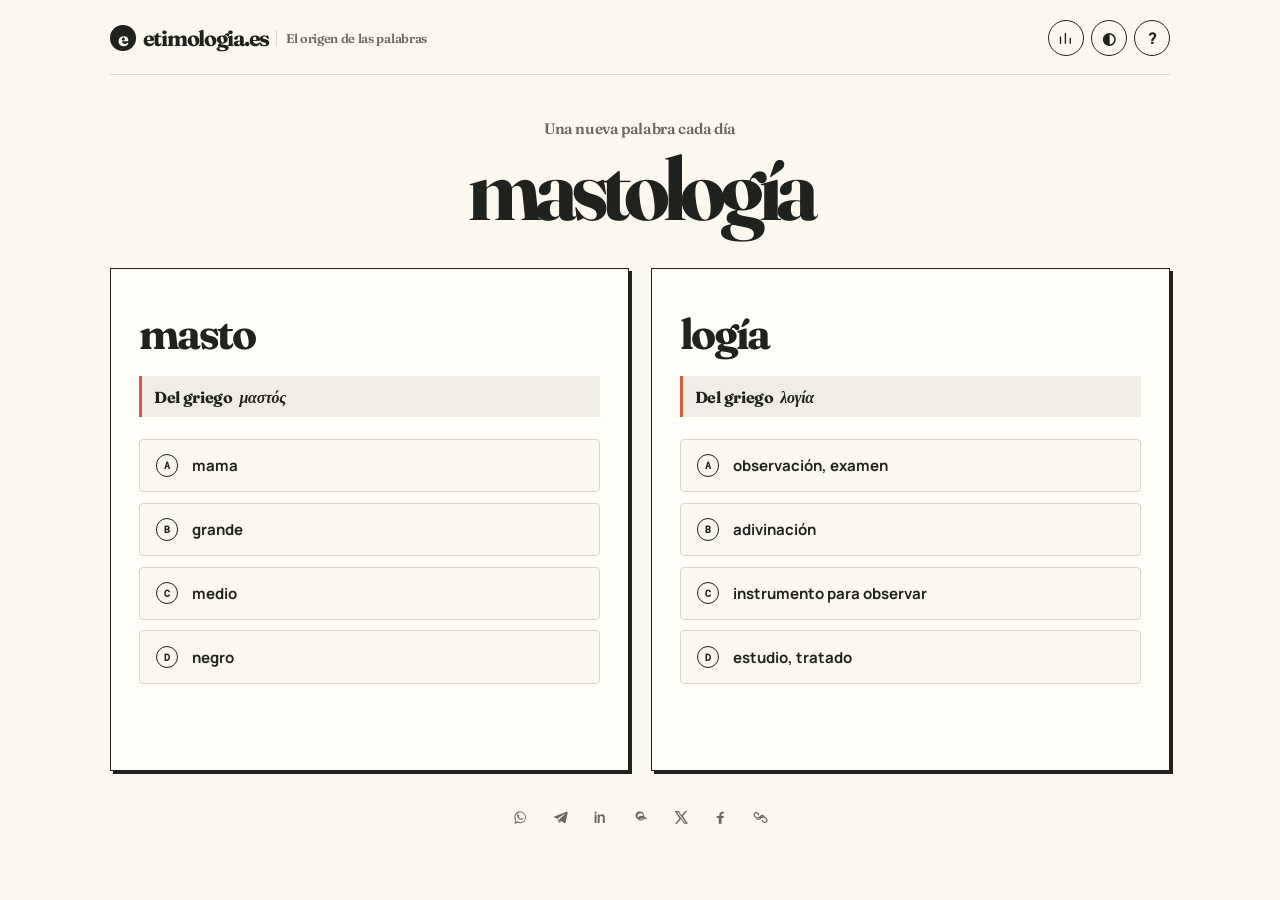
==== commit f4ee89f8: "Improve daily challenge experience" ====
--- a/index.html
+++ b/index.html
@@ -112,7 +112,7 @@
             </header>
             <div class="result-details">
               <section class="result-detail">
-                <p class="result-section-label">DEFINICIÓN</p>
+                <p class="result-section-label" id="result-definition-label">DEFINICIÓN</p>
                 <p class="result-definition" id="result-definition"></p>
                 <a class="rae-link" id="rae-link" href="https://dle.rae.es/" target="_blank" rel="noopener noreferrer">Consultar en el DLE</a>
               </section>
@@ -142,8 +142,8 @@
               <button type="button" class="share-option share-facebook" data-platform="facebook" aria-label="Compartir en Facebook" title="Facebook">
                 <svg viewBox="0 0 24 24" aria-hidden="true"><path d="M13.7 21v-8h2.7l.4-3h-3.1V8.1c0-.9.3-1.5 1.6-1.5h1.7V3.9c-.3 0-1.3-.1-2.4-.1-2.4 0-4 1.5-4 4.1V10H6.9v3h2.7v8h4.1Z"/></svg>
               </button>
-              <button type="button" class="share-option share-native" data-platform="native" aria-label="Más opciones para compartir o copiar enlace" title="Más opciones">
-                <svg viewBox="0 0 24 24" aria-hidden="true"><path d="M12 3v11m0-11 3.8 3.8M12 3 8.2 6.8M5 12.5v6.2c0 .7.6 1.3 1.3 1.3h11.4c.7 0 1.3-.6 1.3-1.3v-6.2"/></svg>
+              <button type="button" class="share-option share-native" data-platform="copy" aria-label="Copiar link" title="Copiar link">
+                <svg viewBox="0 0 24 24" aria-hidden="true"><path d="M9.5 7.5 8 6a3 3 0 0 0-4.2 4.2l3.5 3.5a3 3 0 0 0 4.2 0l1.5-1.5M14.5 16.5 16 18a3 3 0 1 0 4.2-4.2l-3.5-3.5a3 3 0 0 0-4.2 0L11 11.8M8.5 12h7"/></svg>
               </button>
               </div>
               <p class="share-status" id="share-status" aria-live="polite"></p>
@@ -173,8 +173,8 @@
       <button type="button" class="footer-share share-facebook" data-footer-platform="facebook" aria-label="Compartir etimologia.es en Facebook" title="Compartir en Facebook">
         <svg viewBox="0 0 24 24" aria-hidden="true"><path d="M13.7 21v-8h2.7l.4-3h-3.1V8.1c0-.9.3-1.5 1.6-1.5h1.7V3.9c-.3 0-1.3-.1-2.4-.1-2.4 0-4 1.5-4 4.1V10H6.9v3h2.7v8h4.1Z"/></svg>
       </button>
-      <button type="button" class="footer-share share-native" data-footer-platform="native" aria-label="Más opciones para compartir etimologia.es" title="Más opciones">
-        <svg viewBox="0 0 24 24" aria-hidden="true"><path d="M12 3v11m0-11 3.8 3.8M12 3 8.2 6.8M5 12.5v6.2c0 .7.6 1.3 1.3 1.3h11.4c.7 0 1.3-.6 1.3-1.3v-6.2"/></svg>
+      <button type="button" class="footer-share share-native" data-footer-platform="copy" aria-label="Copiar link de etimologia.es" title="Copiar link">
+        <svg viewBox="0 0 24 24" aria-hidden="true"><path d="M9.5 7.5 8 6a3 3 0 0 0-4.2 4.2l3.5 3.5a3 3 0 0 0 4.2 0l1.5-1.5M14.5 16.5 16 18a3 3 0 1 0 4.2-4.2l-3.5-3.5a3 3 0 0 0-4.2 0L11 11.8M8.5 12h7"/></svg>
       </button>
       <span class="sr-only" id="footer-share-status" aria-live="polite"></span>
     </footer>
--- a/styles.css
+++ b/styles.css
@@ -123,7 +123,7 @@
 .result-details { display: grid; gap: 1.25rem; margin-top: 1rem; }
 .result-detail { padding: 0 .25rem; text-align: left; }
 .result-section-label { margin: 0 0 .45rem !important; color: var(--accent-deep); font-family: "DM Mono", monospace; font-size: .63rem !important; font-weight: 500; letter-spacing: .1em; }
-.result-definition { padding: 0; background: transparent; font-weight: 700; }
+.result-definition { padding: 0; background: transparent; font-weight: 400; white-space: pre-line; }
 .rae-link { display: inline-flex; margin: .55rem 0 0; color: var(--ink); font-size: .82rem; font-weight: 700; text-decoration-color: var(--accent); text-decoration-thickness: 1px; text-underline-offset: .22em; }
 .rae-link:hover, .rae-link:focus-visible { color: var(--accent); }
 .score-badge { display: inline-flex; align-items: baseline; gap: .08rem; margin: .15rem 0 0; padding: 0; color: var(--ink); font-family: "DM Mono", monospace; font-size: .85rem; }
@@ -226,8 +226,12 @@
   .word { font-size: clamp(2.75rem, 16vw, 4.2rem); }
   .result-actions { flex-direction: column; }
   .result { padding: 1.7rem .95rem; }
-  .share-options { gap: .32rem; }
-  .share-option { width: 2.05rem; height: 2.05rem; }
+  .share-options { gap: .28rem; }
+  .share-option { width: 2.25rem; height: 2.25rem; }
+  .share-option svg { width: 1.35rem; height: 1.35rem; }
+  .site-footer { gap: .45rem; }
+  .footer-share { width: 2.1rem; height: 2.1rem; }
+  .footer-share svg { width: 1.3rem; height: 1.3rem; }
 }
 
 @media (max-width: 640px) {
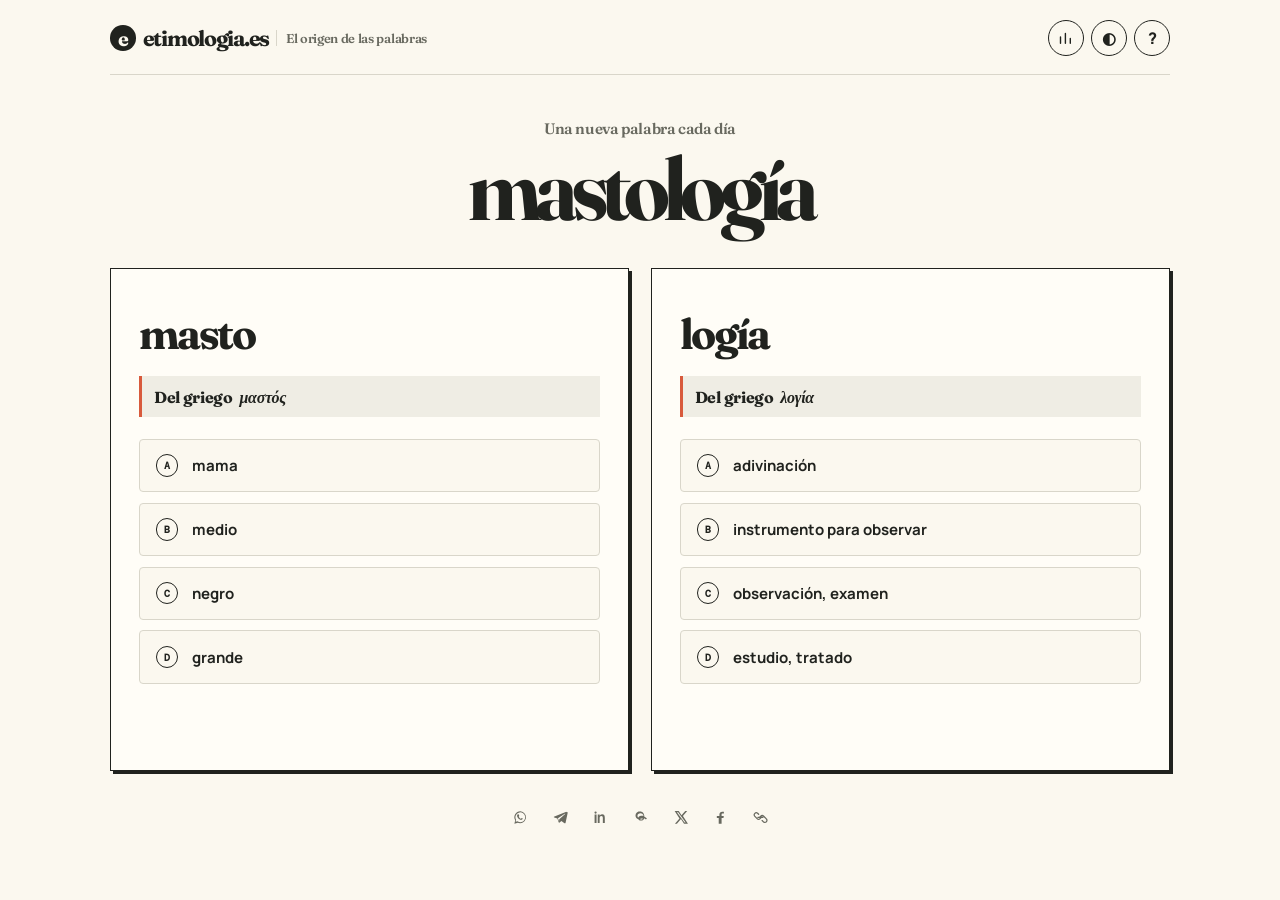
==== commit 3dff7151: "Replace Tag Manager with Google Analytics" ====
--- a/index.html
+++ b/index.html
@@ -39,13 +39,14 @@
       rel="stylesheet"
     />
     <link rel="stylesheet" href="styles.css" />
-    <!-- Google Tag Manager -->
-    <script>(function(w,d,s,l,i){w[l]=w[l]||[];w[l].push({'gtm.start':
-    new Date().getTime(),event:'gtm.js'});var f=d.getElementsByTagName(s)[0],
-    j=d.createElement(s),dl=l!='dataLayer'?'&l='+l:'';j.async=true;j.src=
-    'https://www.googletagmanager.com/gtm.js?id='+i+dl;f.parentNode.insertBefore(j,f);
-    })(window,document,'script','dataLayer','GTM-N62TCXSJ');</script>
-    <!-- End Google Tag Manager -->
+    <!-- Google tag (gtag.js) -->
+    <script async src="https://www.googletagmanager.com/gtag/js?id=G-D0TKJMXSBP"></script>
+    <script>
+      window.dataLayer = window.dataLayer || [];
+      function gtag(){dataLayer.push(arguments);}
+      gtag('js', new Date());
+      gtag('config', 'G-D0TKJMXSBP');
+    </script>
     <script type="application/ld+json">
       {
         "@context": "https://schema.org",
@@ -76,10 +77,6 @@
     </script>
   </head>
   <body>
-    <!-- Google Tag Manager (noscript) -->
-    <noscript><iframe src="https://www.googletagmanager.com/ns.html?id=GTM-N62TCXSJ"
-    height="0" width="0" style="display:none;visibility:hidden"></iframe></noscript>
-    <!-- End Google Tag Manager (noscript) -->
     <main class="shell">
       <header class="topbar">
         <a class="brand" href="#inicio" aria-label="etimologia.es, inicio">
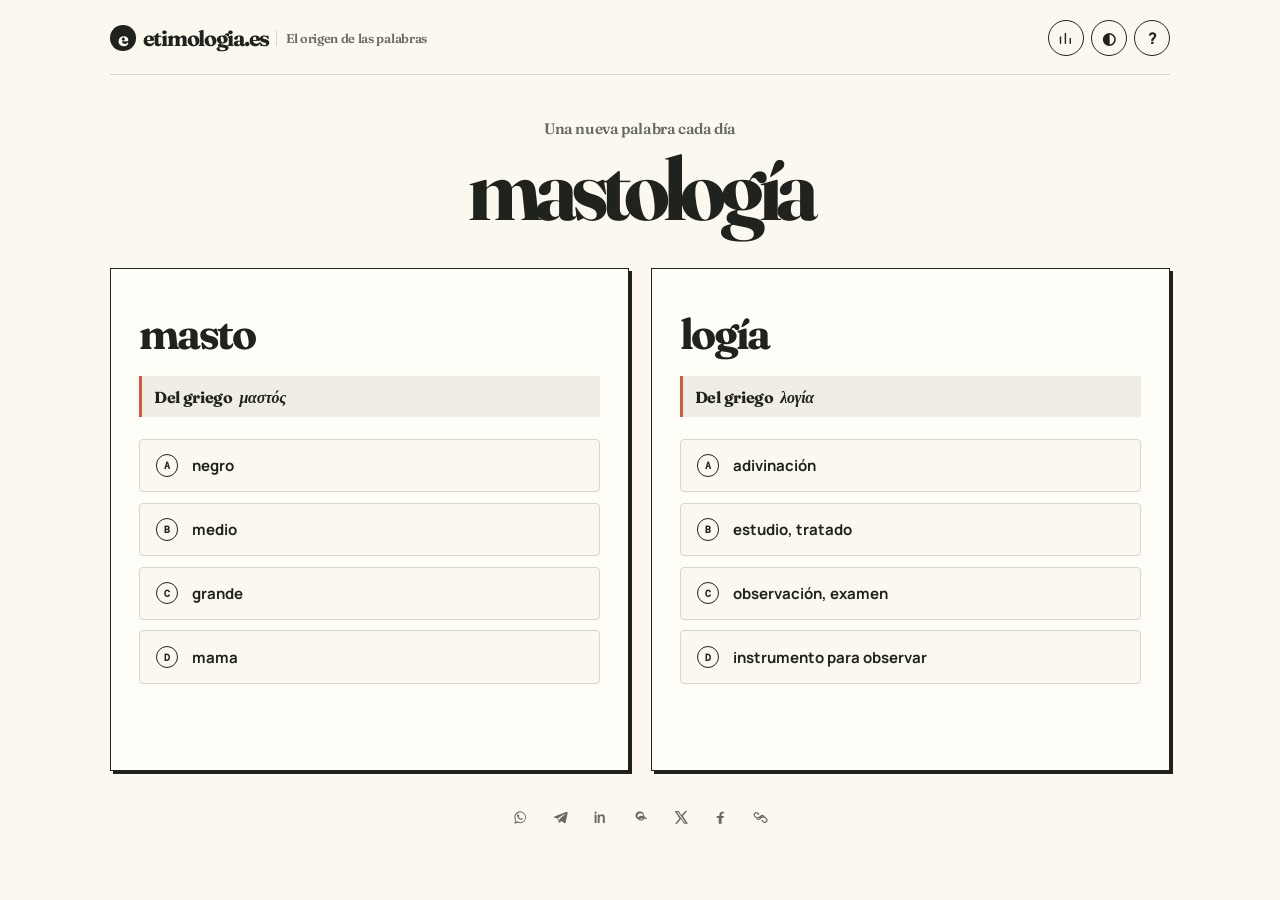
==== commit 2545a045: "feat: add Ko-fi widget" ====
--- a/index.html
+++ b/index.html
@@ -216,5 +216,10 @@
     </noscript>
     <script src="word-bank.js"></script>
     <script src="app.js"></script>
+    <script type="text/javascript" src="https://storage.ko-fi.com/cdn/widget/Widget_2.js"></script>
+    <script>
+      kofiwidget2.init("¿Me invitas a un café?", "#20221e", "S6Y5288DIK");
+      kofiwidget2.draw();
+    </script>
   </body>
 </html>
--- a/styles.css
+++ b/styles.css
@@ -8,6 +8,11 @@
   --yellow: #f5d66d;
   --success: #39795f;
   --mist: #efede4;
+  --kofi-hover: #bdbdbd;
+  --kofi-button-background: var(--ink);
+  --kofi-button-color: var(--paper);
+  --kofi-button-hover-background: var(--kofi-hover);
+  --kofi-button-hover-color: var(--ink);
   --shadow: 3px 3px 0 #20221e;
 }
 
@@ -114,6 +119,26 @@
 }
 .next-button, .primary-button { padding: .9rem 1.15rem; color: var(--paper); background: var(--ink); border: 1px solid var(--ink); box-shadow: none; }
 .next-button:hover, .primary-button:hover { color: var(--ink); background: var(--yellow); }
+body > .btn-container {
+  position: fixed !important;
+  bottom: max(1rem, env(safe-area-inset-bottom)) !important;
+  left: max(1rem, env(safe-area-inset-left)) !important;
+  z-index: 30;
+}
+.kofi-button {
+  color: var(--kofi-button-color) !important;
+  background-color: var(--kofi-button-background) !important;
+  border: 1px solid var(--kofi-button-background) !important;
+  border-radius: .2rem !important;
+  box-shadow: none !important;
+  font-family: Manrope, sans-serif !important;
+}
+.kofi-button .kofitext { color: var(--kofi-button-color) !important; }
+.kofi-button:hover, .kofi-button:focus-visible {
+  color: var(--kofi-button-hover-color) !important;
+  background-color: var(--kofi-button-hover-background) !important;
+}
+.kofi-button:hover .kofitext, .kofi-button:focus-visible .kofitext { color: var(--kofi-button-hover-color) !important; }
 .result { margin-top: 2.2rem; padding: 1.35rem; background: var(--paper); border: 1px solid var(--ink); box-shadow: var(--shadow); }
 .result h2 { margin: .42rem 0 .78rem; font-family: Fraunces, serif; font-size: clamp(1.65rem, 5vw, 2rem); letter-spacing: -.02em; line-height: 1.12; }
 .result p:not(.result-kicker) { max-width: none; margin: 0; font-size: .92rem; line-height: 1.55; }
@@ -188,7 +213,7 @@
 .stats-note { margin: 0; font-style: italic; }
 
 @media (prefers-color-scheme: dark) {
-  :root { --paper: #1e211d; --ink: #f7f3e7; --muted: #bbb8ad; --line: #4a4d46; --mist: #292d27; --yellow: #d6b849; --shadow: 3px 3px 0 #f7f3e7; }
+  :root { --paper: #1e211d; --ink: #f7f3e7; --muted: #bbb8ad; --line: #4a4d46; --mist: #292d27; --yellow: #d6b849; --kofi-hover: #5f5f5f; --kofi-button-background: var(--kofi-hover); --kofi-button-color: var(--ink); --kofi-button-hover-background: var(--ink); --kofi-button-hover-color: var(--paper); --shadow: 3px 3px 0 #f7f3e7; }
   body { background: var(--paper); }
   .root-card, dialog { background: #272a25; }
   .root-fact, .stat { background: #30332d; }
@@ -199,7 +224,7 @@
   .result-modal .result-kicker { color: var(--accent); }
 }
 
-body[data-theme="light"] { --paper: #fbf8ef; --ink: #20221e; --muted: #68695f; --line: #d9d6ca; --mist: #efede4; --yellow: #f5d66d; --shadow: 3px 3px 0 #20221e; background: var(--paper); }
+body[data-theme="light"] { --paper: #fbf8ef; --ink: #20221e; --muted: #68695f; --line: #d9d6ca; --mist: #efede4; --yellow: #f5d66d; --kofi-hover: #bdbdbd; --kofi-button-background: var(--ink); --kofi-button-color: var(--paper); --kofi-button-hover-background: var(--kofi-hover); --kofi-button-hover-color: var(--ink); --shadow: 3px 3px 0 #20221e; background: var(--paper); }
 body[data-theme="light"] .root-card, body[data-theme="light"] dialog { background: #fffdf7; }
 body[data-theme="light"] .root-fact, body[data-theme="light"] .stat { background: var(--mist); }
 body[data-theme="light"] .answer { background: var(--paper); }
@@ -207,7 +232,7 @@
 body[data-theme="light"] .answer.wrong { color: #8e3025; background: #fae0d9; }
 body[data-theme="light"] .result-modal { background: var(--paper); border-color: var(--ink); box-shadow: var(--shadow); }
 
-body[data-theme="dark"] { --paper: #1e211d; --ink: #f7f3e7; --muted: #bbb8ad; --line: #4a4d46; --mist: #292d27; --yellow: #d6b849; --shadow: 3px 3px 0 #f7f3e7; background: var(--paper); }
+body[data-theme="dark"] { --paper: #1e211d; --ink: #f7f3e7; --muted: #bbb8ad; --line: #4a4d46; --mist: #292d27; --yellow: #d6b849; --kofi-hover: #5f5f5f; --kofi-button-background: var(--kofi-hover); --kofi-button-color: var(--ink); --kofi-button-hover-background: var(--ink); --kofi-button-hover-color: var(--paper); --shadow: 3px 3px 0 #f7f3e7; background: var(--paper); }
 body[data-theme="dark"] .root-card, body[data-theme="dark"] dialog { background: #272a25; }
 body[data-theme="dark"] .root-fact, body[data-theme="dark"] .stat { background: #30332d; }
 body[data-theme="dark"] .answer { background: #30332d; }
@@ -236,6 +261,11 @@
 
 @media (max-width: 640px) {
   .roots-grid { grid-template-columns: 1fr; }
+  body > .btn-container {
+    position: static !important;
+    display: block !important;
+    margin: 0 1.25rem max(2rem, env(safe-area-inset-bottom)) !important;
+  }
 }
 
 @media (prefers-reduced-motion: reduce) {
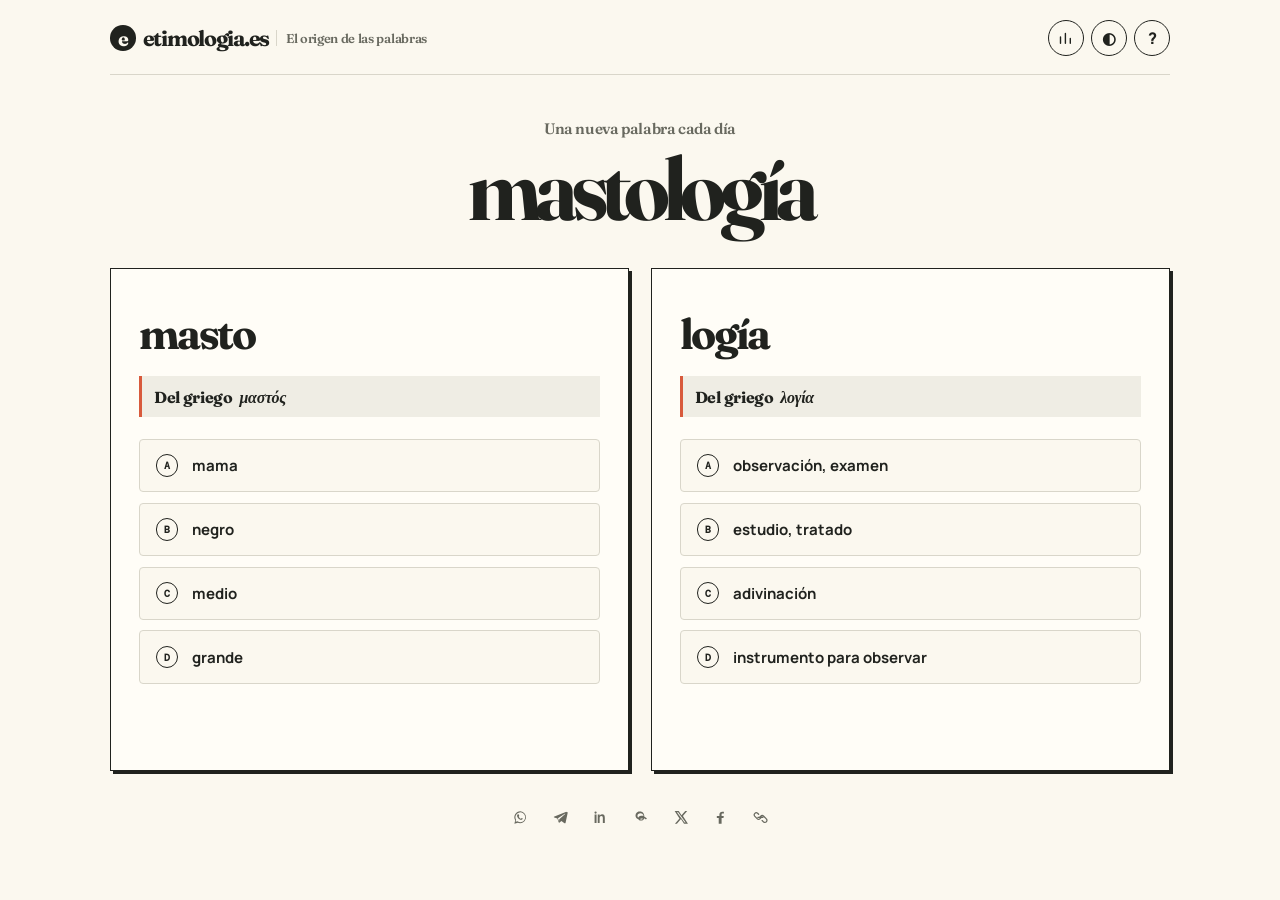
==== commit f2a9e5fa: "feat: add AdSense script" ====
--- a/index.html
+++ b/index.html
@@ -39,6 +39,7 @@
       rel="stylesheet"
     />
     <link rel="stylesheet" href="styles.css" />
+    <script async src="https://pagead2.googlesyndication.com/pagead/js/adsbygoogle.js?client=ca-pub-7165754296396790" crossorigin="anonymous"></script>
     <!-- Google tag (gtag.js) -->
     <script async src="https://www.googletagmanager.com/gtag/js?id=G-D0TKJMXSBP"></script>
     <script>
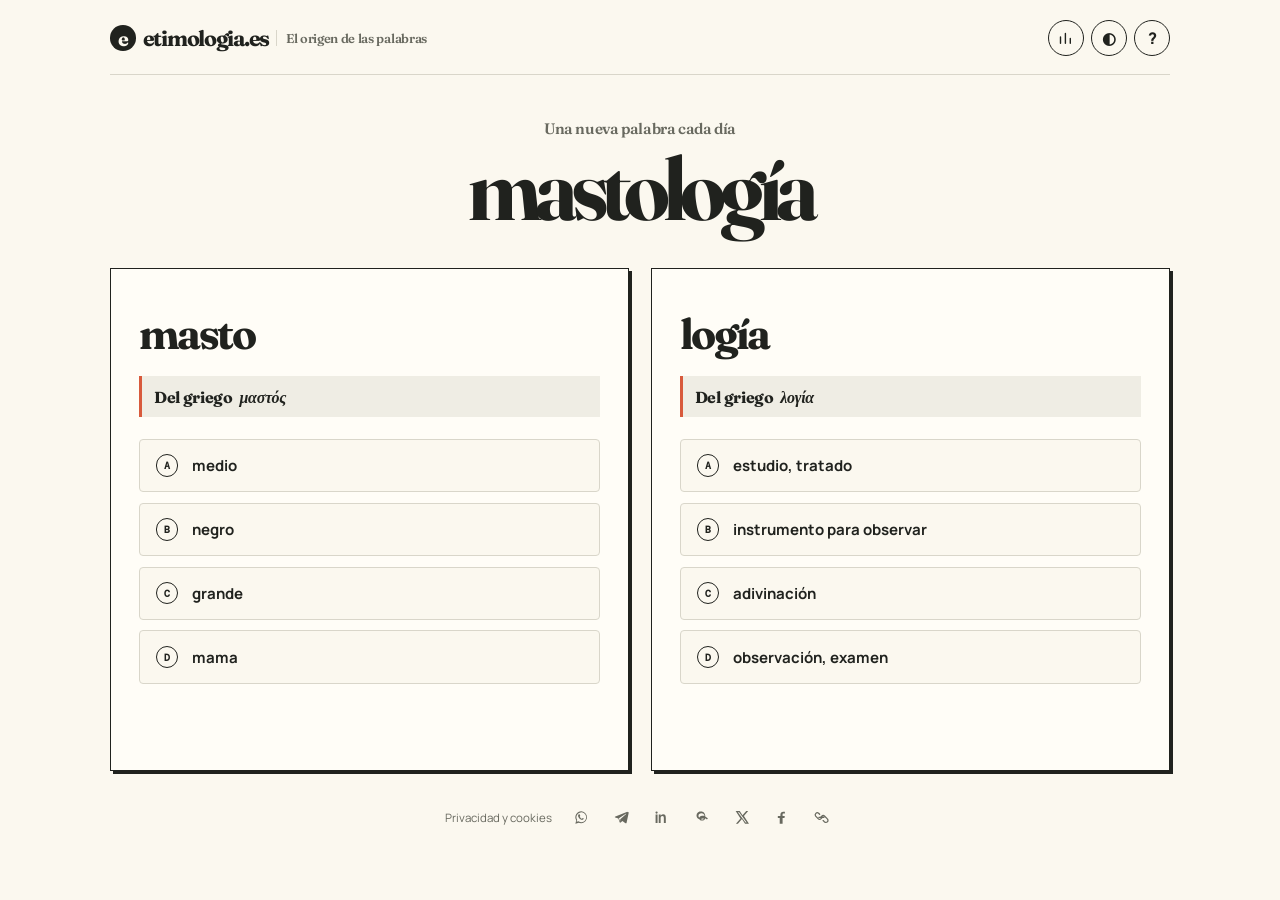
==== commit e5f7c4be: "feat: add privacy policy and brand logo" ====
--- a/index.html
+++ b/index.html
@@ -152,7 +152,8 @@
       </section>
     </main>
 
-    <footer class="site-footer" aria-label="Compartir etimologia.es">
+    <footer class="site-footer" aria-label="Enlaces y compartir etimologia.es">
+      <a class="site-footer-link" href="/privacidad.html">Privacidad y cookies</a>
       <button type="button" class="footer-share share-whatsapp" data-footer-platform="whatsapp" aria-label="Compartir etimologia.es por WhatsApp" title="Compartir por WhatsApp">
         <svg viewBox="0 0 24 24" aria-hidden="true"><path d="M12 3.2a8.6 8.6 0 0 0-7.4 13L3.4 21l4.9-1.2A8.6 8.6 0 1 0 12 3.2Zm0 15.6a7 7 0 0 1-3.6-1l-.3-.2-2.9.7.8-2.8-.2-.3A7 7 0 1 1 12 18.8Zm3.8-5.2c-.2-.1-1.3-.6-1.5-.7s-.4-.1-.5.1-.6.7-.7.8-.3.2-.5.1a5.8 5.8 0 0 1-1.7-1.1 6.2 6.2 0 0 1-1.2-1.6c-.1-.2 0-.4.1-.5l.3-.4.2-.4c.1-.1 0-.3 0-.4s-.5-1.2-.7-1.6c-.2-.4-.4-.3-.5-.3h-.5c-.2 0-.4.1-.6.3s-.8.8-.8 1.9.8 2.1.9 2.2a8 8 0 0 0 3.1 3c.4.2.7.3 1 .4.4.1.8.1 1.1.1.3 0 1.3-.5 1.5-1 .2-.5.2-1 .2-1.1 0-.1-.2-.2-.4-.3Z"/></svg>
       </button>
--- a/styles.css
+++ b/styles.css
@@ -51,6 +51,8 @@
 .game { padding: 2.8rem 0 2rem; text-align: center; }
 .daily-heading { margin: 0 0 .65rem; color: var(--muted); font-family: Fraunces, serif; font-size: .95rem; font-weight: 600; letter-spacing: -.025em; }
 .site-footer { display: flex; justify-content: center; gap: .7rem; width: min(100%, 1100px); margin: 0 auto; padding: 0 1.25rem 2rem; }
+.site-footer-link { align-self: center; margin-right: .25rem; color: var(--muted); font-size: .72rem; text-decoration: none; }
+.site-footer-link:hover { color: var(--accent); text-decoration: underline; }
 .footer-share { display: grid; width: 1.8rem; height: 1.8rem; padding: 0; place-items: center; cursor: pointer; color: var(--muted); background: transparent; border: 0; }
 .footer-share svg { width: 1.05rem; height: 1.05rem; fill: currentColor; }
 .footer-share:hover, .footer-share:focus-visible { color: var(--accent); }
@@ -212,6 +214,26 @@
 .chart-key { margin: .6rem 0 0; color: var(--muted); font-size: .72rem; }
 .stats-note { margin: 0; font-style: italic; }
 
+.legal-shell { width: min(100%, 780px); margin: 0 auto; padding: 0 1.25rem 3rem; }
+.legal-header { display: flex; align-items: center; justify-content: space-between; gap: 1rem; padding: 1.25rem 0 1.1rem; border-bottom: 1px solid var(--line); }
+.legal-back { color: var(--muted); font-size: .82rem; font-weight: 700; text-decoration: none; }
+.legal-back:hover { color: var(--accent); text-decoration: underline; }
+.legal-copy { max-width: 680px; margin: 3.5rem auto 0; }
+.legal-copy h1, .legal-copy h2 { font-family: Fraunces, serif; letter-spacing: -.045em; }
+.legal-copy h1 { margin: .55rem 0 .45rem; font-size: clamp(2.7rem, 9vw, 4.5rem); line-height: .95; }
+.legal-copy h2 { margin: 2.35rem 0 .65rem; font-size: 1.45rem; }
+.legal-copy p, .legal-copy li { color: var(--muted); font-size: .95rem; line-height: 1.7; }
+.legal-copy p { margin: 0 0 1rem; }
+.legal-copy ul { display: grid; gap: .55rem; padding-left: 1.35rem; }
+.legal-copy strong { color: var(--ink); }
+.legal-copy a { color: var(--accent-deep); font-weight: 700; }
+.legal-updated { font-family: "DM Mono", monospace; font-size: .72rem !important; letter-spacing: .04em; }
+.legal-preferences { padding: .7rem .9rem; cursor: pointer; color: var(--paper); background: var(--ink); border: 1px solid var(--ink); border-radius: .2rem; font-weight: 800; }
+.legal-preferences:hover { color: var(--ink); background: transparent; }
+.legal-footer { width: min(100%, 780px); margin: 0 auto; padding: 0 1.25rem 2rem; text-align: center; }
+.legal-footer a { color: var(--muted); font-family: Fraunces, serif; font-size: .9rem; text-decoration: none; }
+.legal-footer a:hover { color: var(--accent); }
+
 @media (prefers-color-scheme: dark) {
   :root { --paper: #1e211d; --ink: #f7f3e7; --muted: #bbb8ad; --line: #4a4d46; --mist: #292d27; --yellow: #d6b849; --kofi-hover: #5f5f5f; --kofi-button-background: var(--kofi-hover); --kofi-button-color: var(--ink); --kofi-button-hover-background: var(--ink); --kofi-button-hover-color: var(--paper); --shadow: 3px 3px 0 #f7f3e7; }
   body { background: var(--paper); }
@@ -255,6 +277,7 @@
   .share-option { width: 2.25rem; height: 2.25rem; }
   .share-option svg { width: 1.35rem; height: 1.35rem; }
   .site-footer { gap: .45rem; }
+  .site-footer-link { margin-right: .1rem; font-size: .66rem; }
   .footer-share { width: 2.1rem; height: 2.1rem; }
   .footer-share svg { width: 1.3rem; height: 1.3rem; }
 }
